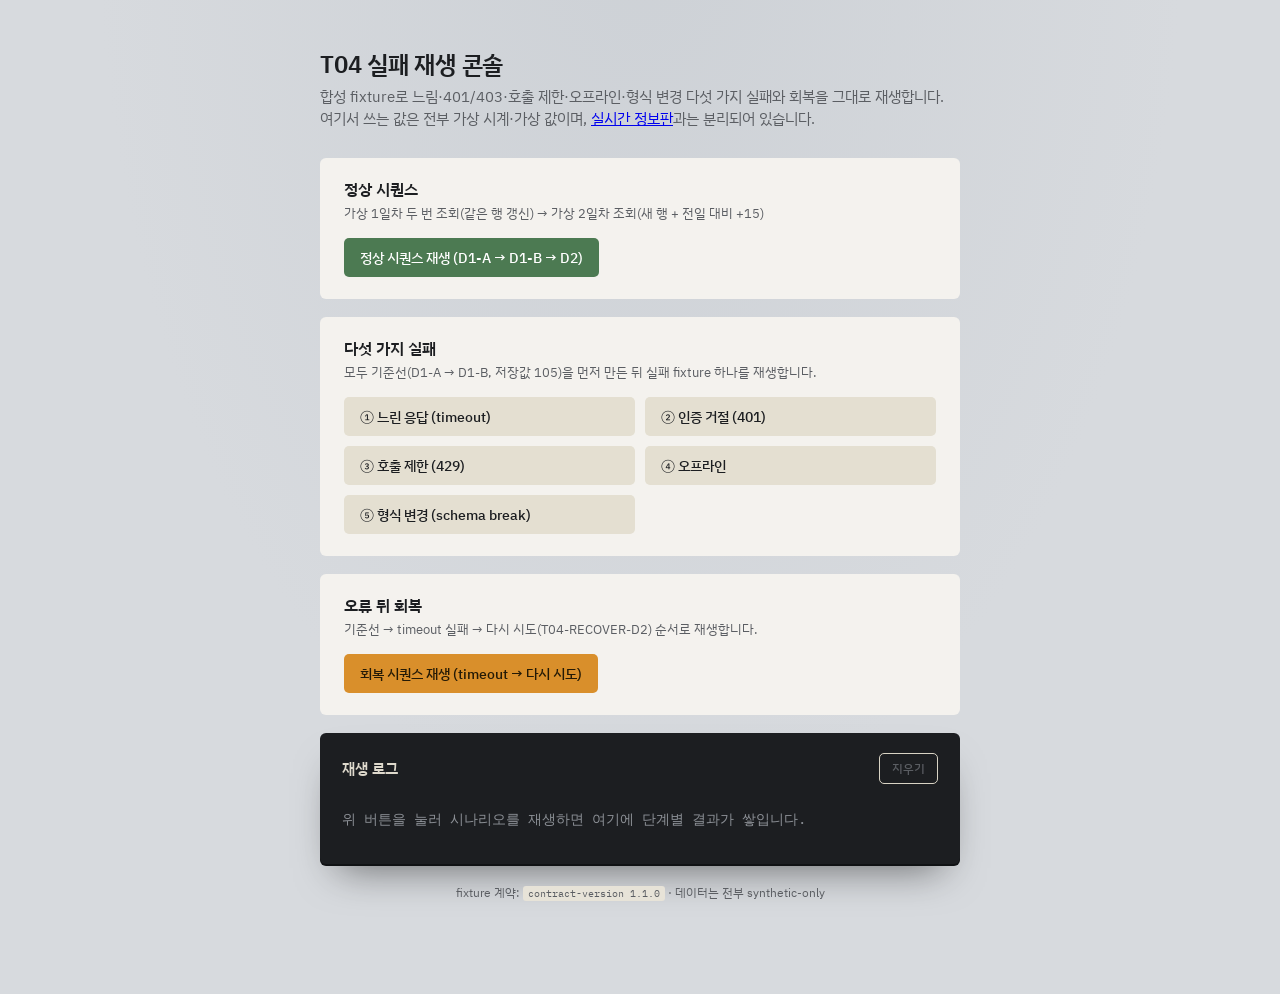
==== test.html @ f930640b "Add files via upload" ====
<!doctype html>
<html lang="ko">
<head>
<meta charset="UTF-8">
<meta name="viewport" content="width=device-width, initial-scale=1.0">
<title>T04 실패 재생 콘솔 — 오늘의 진짜 정보판</title>
<link rel="preconnect" href="https://fonts.googleapis.com">
<link rel="preconnect" href="https://fonts.gstatic.com" crossorigin>
<link href="https://fonts.googleapis.com/css2?family=IBM+Plex+Mono:wght@400;500;600&family=IBM+Plex+Sans+KR:wght@400;500;600&display=swap" rel="stylesheet">
<link rel="stylesheet" href="style.css">
<link rel="stylesheet" href="test.css">
</head>
<body>
  <main class="room">
    <header class="page-head">
      <h1>T04 실패 재생 콘솔</h1>
      <p class="page-sub">
        합성 fixture로 느림·401/403·호출 제한·오프라인·형식 변경 다섯 가지 실패와 회복을 그대로 재생합니다.
        여기서 쓰는 값은 전부 가상 시계·가상 값이며, <a href="index.html">실시간 정보판</a>과는 분리되어 있습니다.
      </p>
    </header>

    <section class="scenario-panel">
      <h2>정상 시퀀스</h2>
      <p class="panel-sub">가상 1일차 두 번 조회(같은 행 갱신) → 가상 2일차 조회(새 행 + 전일 대비 +15)</p>
      <button class="btn btn-normal" data-scenario="normal">정상 시퀀스 재생 (D1-A → D1-B → D2)</button>
    </section>

    <section class="scenario-panel">
      <h2>다섯 가지 실패</h2>
      <p class="panel-sub">모두 기준선(D1-A → D1-B, 저장값 105)을 먼저 만든 뒤 실패 fixture 하나를 재생합니다.</p>
      <div class="btn-grid">
        <button class="btn btn-fail" data-scenario="fail" data-fixture="T04-TIMEOUT">① 느린 응답 (timeout)</button>
        <button class="btn btn-fail" data-scenario="fail" data-fixture="T04-AUTH-401">② 인증 거절 (401)</button>
        <button class="btn btn-fail" data-scenario="fail" data-fixture="T04-RATE-429">③ 호출 제한 (429)</button>
        <button class="btn btn-fail" data-scenario="fail" data-fixture="T04-OFFLINE">④ 오프라인</button>
        <button class="btn btn-fail" data-scenario="fail" data-fixture="T04-SCHEMA-BREAK">⑤ 형식 변경 (schema break)</button>
      </div>
    </section>

    <section class="scenario-panel">
      <h2>오류 뒤 회복</h2>
      <p class="panel-sub">기준선 → timeout 실패 → 다시 시도(T04-RECOVER-D2) 순서로 재생합니다.</p>
      <button class="btn btn-recover" data-scenario="recover">회복 시퀀스 재생 (timeout → 다시 시도)</button>
    </section>

    <section class="console-panel">
      <div class="console-head">
        <h2>재생 로그</h2>
        <button class="btn btn-ghost" id="clearLog">지우기</button>
      </div>
      <div id="log" class="console-log">
        <p class="console-empty">위 버튼을 눌러 시나리오를 재생하면 여기에 단계별 결과가 쌓입니다.</p>
      </div>
    </section>

    <footer class="page-foot">
      <p>fixture 계약: <code>contract-version 1.1.0</code> · 데이터는 전부 synthetic-only</p>
    </footer>
  </main>

<script src="lib/adapter.js"></script>
<script src="test.js"></script>
</body>
</html>
---- style.css ----
:root{
  --room-bg: #d7dade;
  --room-bg-2: #cdd1d6;
  --board-bg: #1c1e21;
  --board-edge: #101214;
  --flap-bg: #ece7db;
  --flap-shadow: #b9b3a2;
  --ink: #1c1e21;
  --amber: #d98f2b;
  --amber-dim: #8a5e1e;
  --red: #b8453b;
  --green: #4c7a52;
  --slate: #8c9096;
  --slate-dim: #5b5e63;
  --paper: #f4f2ee;
  --font-mono: "IBM Plex Mono", ui-monospace, "SFMono-Regular", Menlo, monospace;
  --font-sans: "IBM Plex Sans KR", "Pretendard", -apple-system, sans-serif;
}

*{ box-sizing: border-box; }

body{
  margin: 0;
  min-height: 100vh;
  background:
    radial-gradient(ellipse at 50% -10%, var(--room-bg-2), var(--room-bg) 60%);
  font-family: var(--font-sans);
  color: var(--ink);
  padding: 48px 20px 80px;
}

.room{
  max-width: 640px;
  margin: 0 auto;
}

.page-head{
  text-align: left;
  margin-bottom: 28px;
}
.page-head h1{
  font-size: 1.5rem;
  font-weight: 600;
  margin: 0 0 6px;
  letter-spacing: -0.01em;
}
.page-sub{
  margin: 0;
  color: var(--slate-dim);
  font-size: 0.92rem;
  line-height: 1.5;
}

/* ---- Board ---- */
.board{
  background: var(--board-bg);
  border-radius: 6px;
  padding: 32px 28px 24px;
  box-shadow:
    0 2px 0 var(--board-edge),
    0 22px 40px -18px rgba(10,10,10,0.55),
    inset 0 0 0 1px rgba(255,255,255,0.03);
  position: relative;
}
.board::before{
  /* mounting screws, subtle */
  content: "";
  position: absolute;
  inset: 10px;
  border: 1px solid rgba(255,255,255,0.05);
  border-radius: 3px;
  pointer-events: none;
}

.board-row.board-top{
  display: flex;
  align-items: baseline;
  gap: 14px;
  flex-wrap: wrap;
}
.board-label{
  font-family: var(--font-mono);
  color: var(--slate);
  font-size: 0.95rem;
  letter-spacing: 0.02em;
}
.board-unit{
  font-family: var(--font-mono);
  color: var(--slate);
  font-size: 0.95rem;
  align-self: center;
}

.flap-group{
  display: flex;
  gap: 4px;
}
.flap{
  background: var(--flap-bg);
  color: var(--ink);
  font-family: var(--font-mono);
  font-weight: 500;
  font-size: 1.7rem;
  width: 1.05em;
  height: 1.5em;
  display: flex;
  align-items: center;
  justify-content: center;
  border-radius: 2px;
  position: relative;
  box-shadow: 0 1px 0 var(--flap-shadow), 0 3px 6px rgba(0,0,0,0.35);
}
.flap::after{
  /* the split line across the middle of each flap */
  content: "";
  position: absolute;
  left: 0; right: 0; top: 50%;
  height: 1px;
  background: rgba(0,0,0,0.25);
}
.flap.dim{
  color: var(--slate-dim);
  background: #d9d4c6;
}
.flap.punct{
  font-size: 1.3rem;
}

.board-status{
  display: flex;
  align-items: center;
  gap: 8px;
  margin-top: 20px;
  font-family: var(--font-mono);
  font-size: 0.85rem;
}
.status-dot{
  width: 8px;
  height: 8px;
  border-radius: 50%;
  background: var(--slate);
  flex: none;
}
.status-dot.ok{ background: var(--green); box-shadow: 0 0 6px var(--green); }
.status-dot.stale{ background: var(--amber); box-shadow: 0 0 6px var(--amber); }
.status-dot.fail{ background: var(--red); box-shadow: 0 0 6px var(--red); }
#statusText{ color: #d8d4c8; }

.board-meta{
  margin: 20px 0 0;
  display: grid;
  grid-template-columns: 1fr 1fr;
  gap: 12px 20px;
  padding-top: 16px;
  border-top: 1px solid rgba(255,255,255,0.08);
}
.meta-item dt{
  font-size: 0.72rem;
  color: var(--slate-dim);
  margin: 0 0 3px;
}
.meta-item dd{
  margin: 0;
  font-family: var(--font-mono);
  font-size: 0.85rem;
  color: #ded9cc;
}

.board-note{
  margin: 14px 0 0;
  font-size: 0.8rem;
  color: var(--amber);
  min-height: 1.2em;
}

/* ---- Evidence + Log sections (paper cards) ---- */
.evidence, .log{
  background: var(--paper);
  border-radius: 6px;
  padding: 22px 24px 24px;
  margin-top: 22px;
  box-shadow: 0 1px 0 rgba(0,0,0,0.04);
}
.evidence h2, .log h2{
  font-size: 1rem;
  margin: 0 0 6px;
  font-weight: 600;
}
.evidence-sub, .log-sub{
  margin: 0 0 16px;
  font-size: 0.85rem;
  color: var(--slate-dim);
  line-height: 1.5;
}
.evidence-sub code, .log-sub code, .page-foot code{
  font-family: var(--font-mono);
  background: #e7e3d8;
  padding: 1px 5px;
  border-radius: 3px;
  font-size: 0.82em;
}

table{
  width: 100%;
  border-collapse: collapse;
  font-size: 0.88rem;
}
th, td{
  text-align: left;
  padding: 9px 8px;
  border-bottom: 1px solid #ddd8ca;
}
th{
  color: var(--slate-dim);
  font-weight: 500;
  font-size: 0.78rem;
}
td{ font-family: var(--font-mono); }
tbody tr:last-child td{ border-bottom: none; }

.evidence-result{
  margin: 14px 0 0;
  font-size: 0.88rem;
  font-weight: 500;
}
.evidence-result.ok{ color: var(--green); }
.evidence-result.mismatch{ color: var(--red); }

.diff-up{ color: var(--red); }
.diff-down{ color: var(--green); }
.diff-flat{ color: var(--slate-dim); }

.page-foot{
  margin-top: 20px;
  text-align: center;
  font-size: 0.78rem;
  color: var(--slate-dim);
}

@media (max-width: 480px){
  .board{ padding: 24px 18px 20px; }
  .flap{ font-size: 1.3rem; width: 1em; height: 1.4em; }
  .board-meta{ grid-template-columns: 1fr; }
}

@media (prefers-reduced-motion: reduce){
  * { transition: none !important; }
}
---- test.css ----
.scenario-panel{
  background: var(--paper);
  border-radius: 6px;
  padding: 20px 24px 22px;
  margin-top: 18px;
}
.scenario-panel h2{
  font-size: 0.98rem;
  margin: 0 0 4px;
  font-weight: 600;
}
.panel-sub{
  margin: 0 0 14px;
  font-size: 0.83rem;
  color: var(--slate-dim);
  line-height: 1.5;
}

.btn{
  font-family: var(--font-sans);
  font-size: 0.85rem;
  font-weight: 500;
  border: none;
  border-radius: 5px;
  padding: 10px 16px;
  cursor: pointer;
  transition: filter 0.15s ease;
}
.btn:hover{ filter: brightness(1.06); }
.btn:active{ filter: brightness(0.95); }

.btn-normal{ background: var(--green); color: #fff; }
.btn-fail{ background: #e4dfd1; color: var(--ink); text-align: left; }
.btn-recover{ background: var(--amber); color: #241a06; }
.btn-ghost{ background: transparent; color: var(--slate-dim); border: 1px solid #d8d3c4; padding: 6px 12px; font-size: 0.78rem; }

.btn-grid{
  display: grid;
  grid-template-columns: 1fr 1fr;
  gap: 10px;
}
@media (max-width: 480px){
  .btn-grid{ grid-template-columns: 1fr; }
}

.console-panel{
  background: var(--board-bg);
  border-radius: 6px;
  padding: 20px 22px 22px;
  margin-top: 18px;
  box-shadow: 0 2px 0 var(--board-edge), 0 22px 40px -18px rgba(10,10,10,0.55);
}
.console-head{
  display: flex;
  align-items: center;
  justify-content: space-between;
  margin-bottom: 12px;
}
.console-head h2{
  color: #ded9cc;
  font-size: 0.95rem;
  margin: 0;
  font-weight: 600;
}
.console-empty{
  color: var(--slate);
  font-size: 0.85rem;
  font-family: var(--font-mono);
}

.console-log{
  max-height: 60vh;
  overflow-y: auto;
  font-family: var(--font-mono);
  font-size: 0.82rem;
}

.step{
  border-left: 3px solid var(--slate);
  padding: 10px 14px;
  margin-bottom: 10px;
  background: rgba(255,255,255,0.03);
  border-radius: 0 4px 4px 0;
}
.step.pass{ border-left-color: var(--green); }
.step.fail{ border-left-color: var(--red); }

.step-title{
  color: #ded9cc;
  font-weight: 500;
  margin-bottom: 4px;
}
.step-title .badge{
  font-size: 0.72rem;
  padding: 1px 7px;
  border-radius: 10px;
  margin-left: 8px;
  font-family: var(--font-sans);
}
.badge.ok{ background: rgba(76,122,82,0.25); color: #9fd3a4; }
.badge.err{ background: rgba(184,69,59,0.25); color: #f0a89f; }
.badge.stale{ background: rgba(217,143,43,0.25); color: #f0c383; }

.step-body{
  color: #b9b3a2;
  line-height: 1.6;
  white-space: pre-wrap;
}
.step-match{
  margin-top: 6px;
  font-weight: 500;
}
.step-match.ok{ color: var(--green); }
.step-match.mismatch{ color: var(--red); }

.retry-row{
  margin-top: 10px;
}
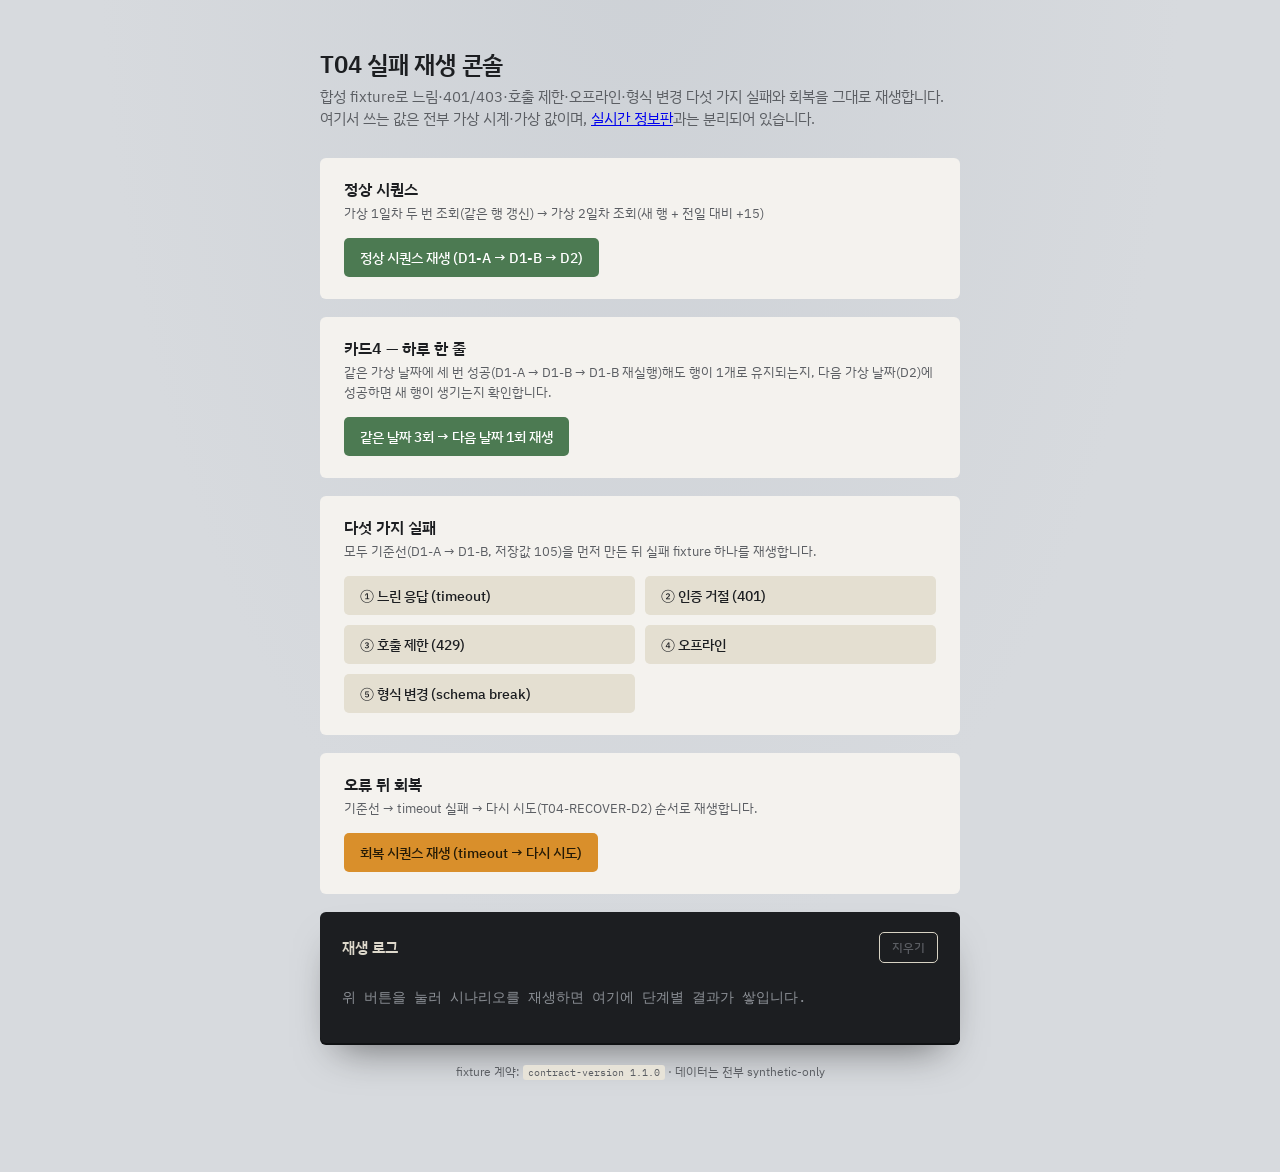
==== commit 3ead645d: "Update test.html" ====
--- a/test.html
+++ b/test.html
@@ -24,6 +24,12 @@
       <h2>정상 시퀀스</h2>
       <p class="panel-sub">가상 1일차 두 번 조회(같은 행 갱신) → 가상 2일차 조회(새 행 + 전일 대비 +15)</p>
       <button class="btn btn-normal" data-scenario="normal">정상 시퀀스 재생 (D1-A → D1-B → D2)</button>
+    </section>
+
+    <section class="scenario-panel">
+      <h2>카드4 — 하루 한 줄</h2>
+      <p class="panel-sub">같은 가상 날짜에 세 번 성공(D1-A → D1-B → D1-B 재실행)해도 행이 1개로 유지되는지, 다음 가상 날짜(D2)에 성공하면 새 행이 생기는지 확인합니다.</p>
+      <button class="btn btn-normal" data-scenario="dedupe">같은 날짜 3회 → 다음 날짜 1회 재생</button>
     </section>
 
     <section class="scenario-panel">
